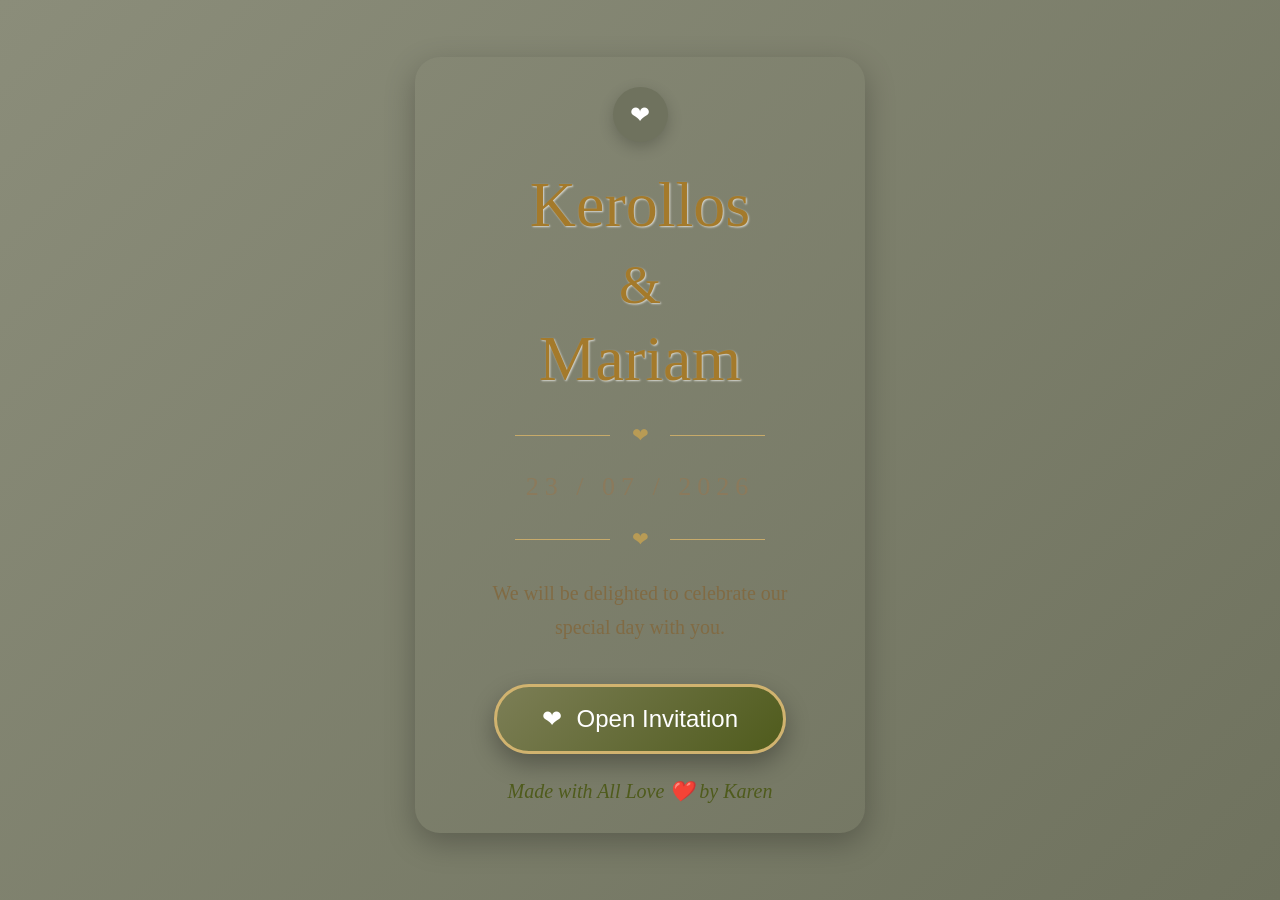
==== index.html @ 1ed57275 "ind" ====
<!DOCTYPE html>
<html lang="en">
<head>
    <meta charset="UTF-8">
    <meta name="viewport" content="width=device-width, initial-scale=1.0">
         <link rel="icon" href="image/icon.png" type="image/x-icon">

    <title>Kero ❤ Roma</title>
    <link rel="stylesheet" href="Invetion.css">
</head>
<body>

<audio id="bgMusic" loop>
    <source src="music/wedding-song.mp3" type="audio/mpeg">
</audio>

<div class="page-container">

    <div class="card">

        <div class="heart">❤</div>

        <h1>
            Kerollos <br>
            <span class="and">&</span> <br>
            Mariam
        </h1>

        <div class="line-with-heart">
            <span>❤</span>
        </div>

        <p class="date">23 / 07 / 2026</p>

        <div class="line-with-heart">
            <span>❤</span>
        </div>

        <p class="invite-text">We will be delighted to celebrate our special day with you.</p>

        <button class="open-btn" onclick="openInvitation()">
            <span>❤</span> Open Invitation
        </button>

        <!-- FOOTER INSIDE CARD -->
        <footer>Made with All Love ❤️ by Karen</footer>

    </div>

</div>

<script src="Invetion.js"></script>
</body>
</html>
---- Invetion.css ----
* {
    margin: 0;
    padding: 0;
    box-sizing: border-box;
}

body {
    min-height: 100vh;
    display: flex;
    flex-direction: column;
    justify-content: center;
    align-items: center;
    padding: 20px 15px 30px;
    background: linear-gradient(135deg, #8B8D7A, #6F725E);
    font-family: Georgia, serif;
}

/* PAGE CONTAINER */
.page-container {
    width: 100%;
    display: flex;
    flex-direction: column;
    justify-content: center;
    align-items: center;
    gap: 20px;
}

/* CARD */
.card {
    width: 90%;
    max-width: 450px;
    padding: 30px 30px;
    background-image: url('image/cover2.png');
    background-repeat: no-repeat;
    background-position: center;
    background-size: cover;
    border-radius: 25px;
    text-align: center;
    box-shadow: 0 10px 30px rgba(0, 0, 0, 0.25);
    animation: fadeIn 2s ease;
}

/* HEART */
.heart {
    width: 55px;
    height: 55px;
    background: #6F725E;
    color: white;
    border-radius: 50%;
    display: flex;
    justify-content: center;
    align-items: center;
    margin: 0 auto 25px;
    font-size: 24px;
    box-shadow: 0 5px 15px rgba(0, 0, 0, 0.2);
    animation: pulse 1.5s infinite;
}

/* NAMES */
h1 {
    color: #a47a2b;
    font-size: 64px;
    font-weight: normal;
    line-height: 1.2;
    margin-top: 25px;
    text-shadow: 1px 1px 2px rgba(255, 255, 255, 0.7);
}

.and {
    font-size: 54px;
}

/* LINE WITH HEART */
.line-with-heart {
    position: relative;
    width: 250px;
    margin: 25px auto;
    color: #b89b55;
}

.line-with-heart::before,
.line-with-heart::after {
    content: "";
    position: absolute;
    top: 50%;
    width: 95px;
    height: 1px;
    background: #c7aa6a;
}

.line-with-heart::before { left: 0; }
.line-with-heart::after  { right: 0; }

.line-with-heart span {
    font-size: 20px;
}

/* LINE DIVIDER */
.line {
    width: 60%;
    height: 1px;
    background: #c7aa6a;
    margin: 10px auto 20px;
}

/* DATE */
.date {
    color: #8b7a5c;
    font-size: 26px;
    letter-spacing: 6px;
    margin-bottom: 15px;
}

/* INVITATION TEXT */
.invite-text {
    color: #816B44;
    font-size: 20px;
    line-height: 1.7;
    width: 85%;
    margin: 20px auto 40px;
}

/* BUTTON */
.open-btn {
    border: 3px solid #d1b36f;
    padding: 18px 45px;
    border-radius: 60px;
    background: linear-gradient(135deg, #7c7e56, #4f5b1c);
    color: white;
    font-size: 24px;
    cursor: pointer;
    transition: 0.4s;
    box-shadow: 0 10px 25px rgba(0, 0, 0, 0.3);
    width: auto;
    max-width: 100%;
}

.open-btn:hover {
    transform: translateY(-6px) scale(1.05);
    box-shadow: 0 15px 35px rgba(0, 0, 0, 0.4);
}

.open-btn span {
    margin-right: 8px;
}

/* FOOTER — inside card */
footer {
    margin-top: 25px;
    text-align: center;
    font-size: 20px;
    color: #4f5b1c;
    font-style: italic;
}

/* ANIMATIONS */
@keyframes pulse {
    0%   { transform: scale(1); }
    50%  { transform: scale(1.15); }
    100% { transform: scale(1); }
}

@keyframes fadeIn {
    from { opacity: 0; transform: translateY(30px); }
    to   { opacity: 1; transform: translateY(0); }
}

/* ================= TABLET (768px) ================= */
@media screen and (max-width: 768px) {
    body { padding: 15px 12px 25px; }

    .card {
        max-width: 420px;
        padding: 35px 25px;
    }

    h1 { font-size: 54px; }
    .and { font-size: 46px; }
    .date { font-size: 22px; letter-spacing: 4px; }
    .invite-text { font-size: 18px; width: 90%; }
    .open-btn { font-size: 20px; padding: 16px 35px; }
}

/* ================= MOBILE (480px) ================= */
@media screen and (max-width: 480px) {
    body {
        padding: 12px 10px 25px;
        justify-content: center;
        align-items: center;
        min-height: 100vh;
    }

    .card {
        max-width: 100%;
        border-radius: 20px;
        padding: 28px 18px;
    }

    .heart {
        width: 48px;
        height: 48px;
        font-size: 20px;
        margin-bottom: 18px;
    }

    h1 { font-size: 44px; margin-top: 18px; }
    .and { font-size: 38px; }

    .line-with-heart { width: 200px; margin: 18px auto; }
    .line-with-heart::before,
    .line-with-heart::after { width: 70px; }

    .date { font-size: 18px; letter-spacing: 3px; margin-bottom: 12px; }
    .invite-text { font-size: 16px; width: 95%; margin: 18px auto 30px; line-height: 1.6; }

    .open-btn {
        width: 100%;
        font-size: 18px;
        padding: 15px 20px;
        border-radius: 50px;
    }

    footer { font-size: 13px; }
}

/* ================= SMALL PHONES (360px) ================= */
@media screen and (max-width: 360px) {
    h1 { font-size: 38px; }
    .and { font-size: 32px; }
    .date { font-size: 16px; letter-spacing: 2px; }
    .invite-text { font-size: 15px; }
    .open-btn { font-size: 16px; padding: 13px 15px; }
}
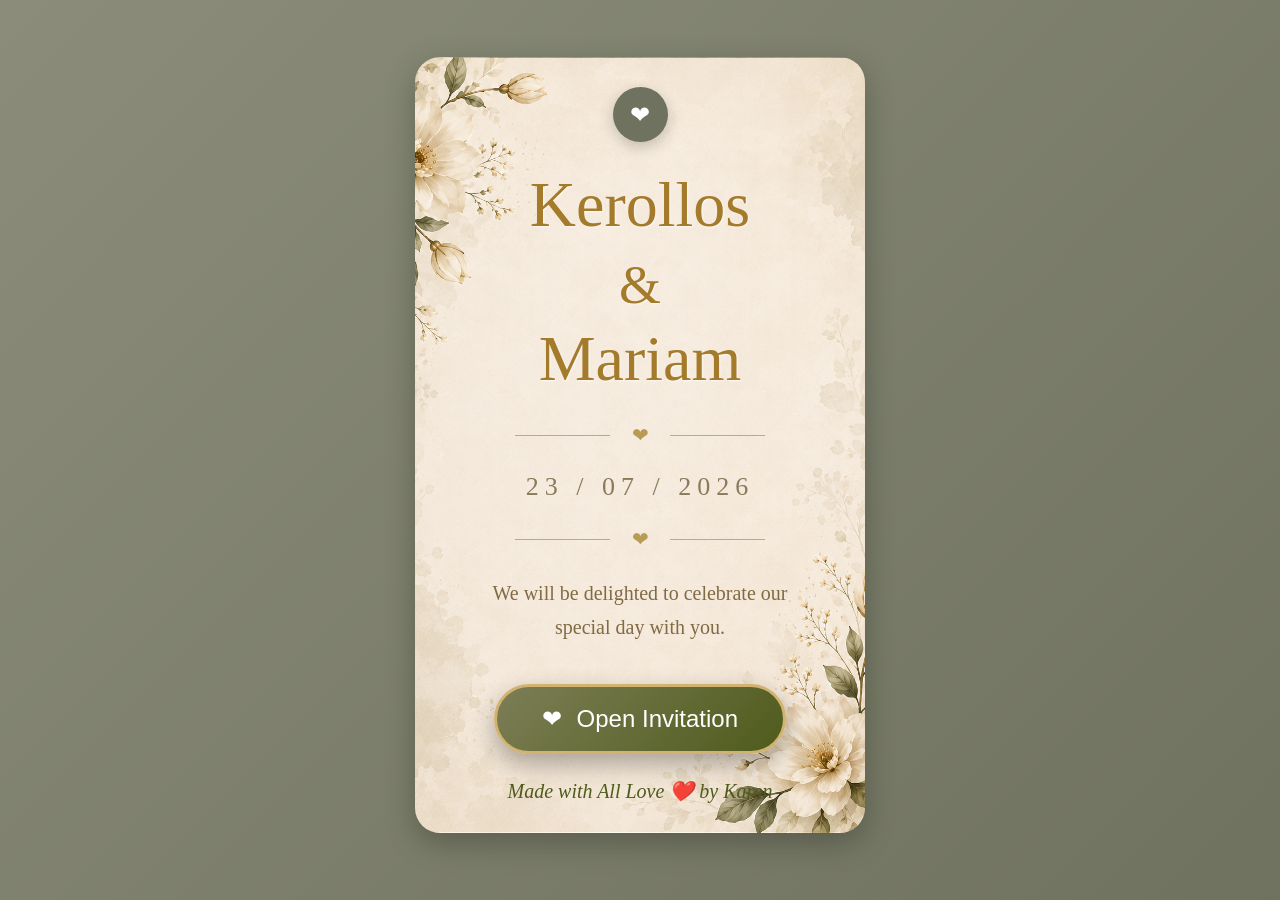
==== commit 1d126a5b: "update music" ====
--- a/index.html
+++ b/index.html
@@ -3,16 +3,12 @@
 <head>
     <meta charset="UTF-8">
     <meta name="viewport" content="width=device-width, initial-scale=1.0">
-         <link rel="icon" href="image/icon.png" type="image/x-icon">
+         <link rel="icon" href="Image/icon.png" type="image/x-icon">
 
     <title>Kero ❤ Roma</title>
     <link rel="stylesheet" href="Invetion.css">
 </head>
 <body>
-
-<audio id="bgMusic" loop>
-    <source src="music/wedding-song.mp3" type="audio/mpeg">
-</audio>
 
 <div class="page-container">
 
@@ -50,5 +46,7 @@
 </div>
 
 <script src="Invetion.js"></script>
+
+
 </body>
 </html>
--- a/Invetion.css
+++ b/Invetion.css
@@ -30,7 +30,7 @@
     width: 90%;
     max-width: 450px;
     padding: 30px 30px;
-    background-image: url('image/cover2.png');
+    background-image: url('Image/cover2.png');
     background-repeat: no-repeat;
     background-position: center;
     background-size: cover;
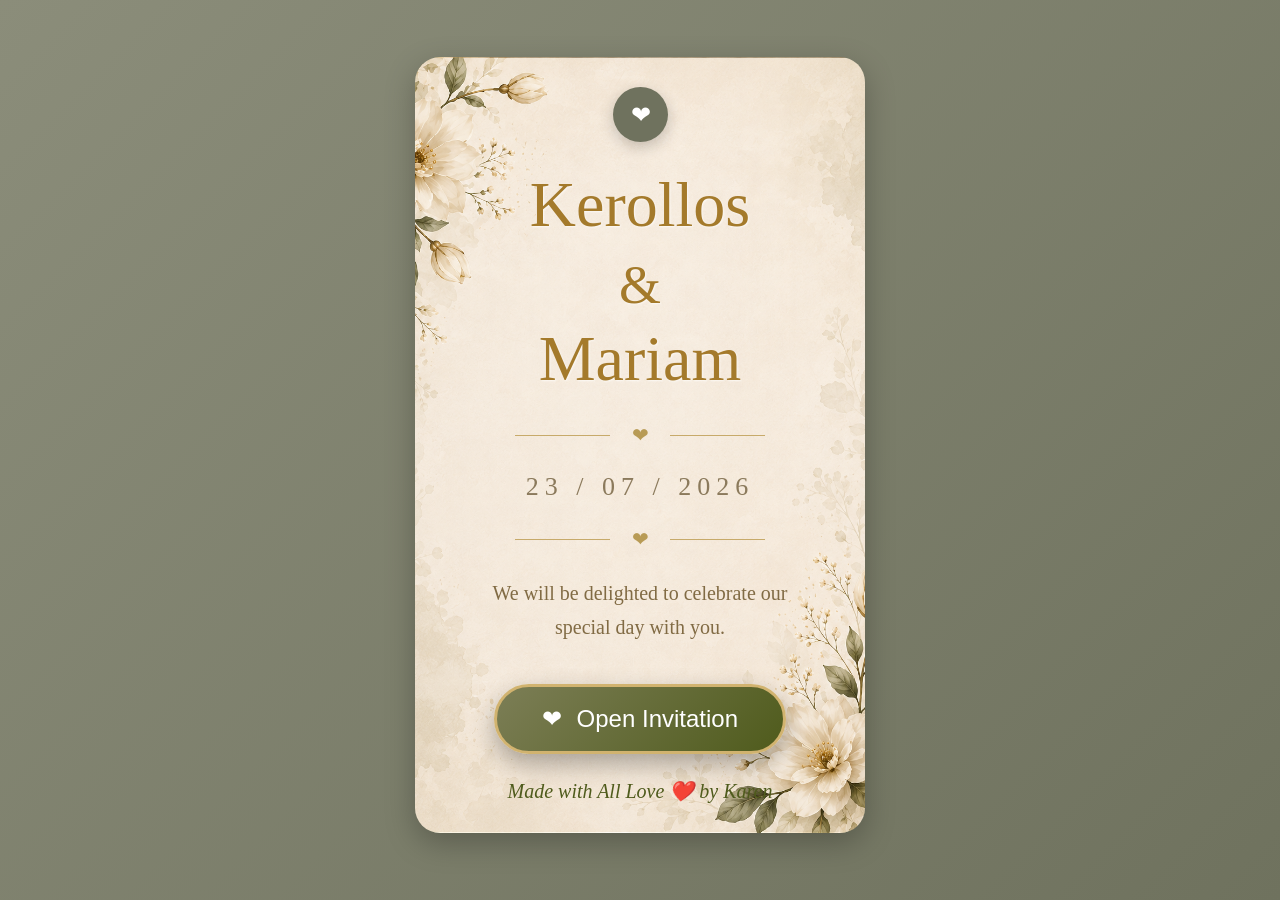
==== commit bf560d65: "test" ====
--- a/index.html
+++ b/index.html
@@ -9,7 +9,9 @@
     <link rel="stylesheet" href="Invetion.css">
 </head>
 <body>
-
+<audio id="bgMusic" loop hidden>
+    <source src="Music/Video Project 2.m4a" type="audio/mp4">
+</audio>
 <div class="page-container">
 
     <div class="card">
@@ -47,6 +49,5 @@
 
 <script src="Invetion.js"></script>
 
-
 </body>
 </html>
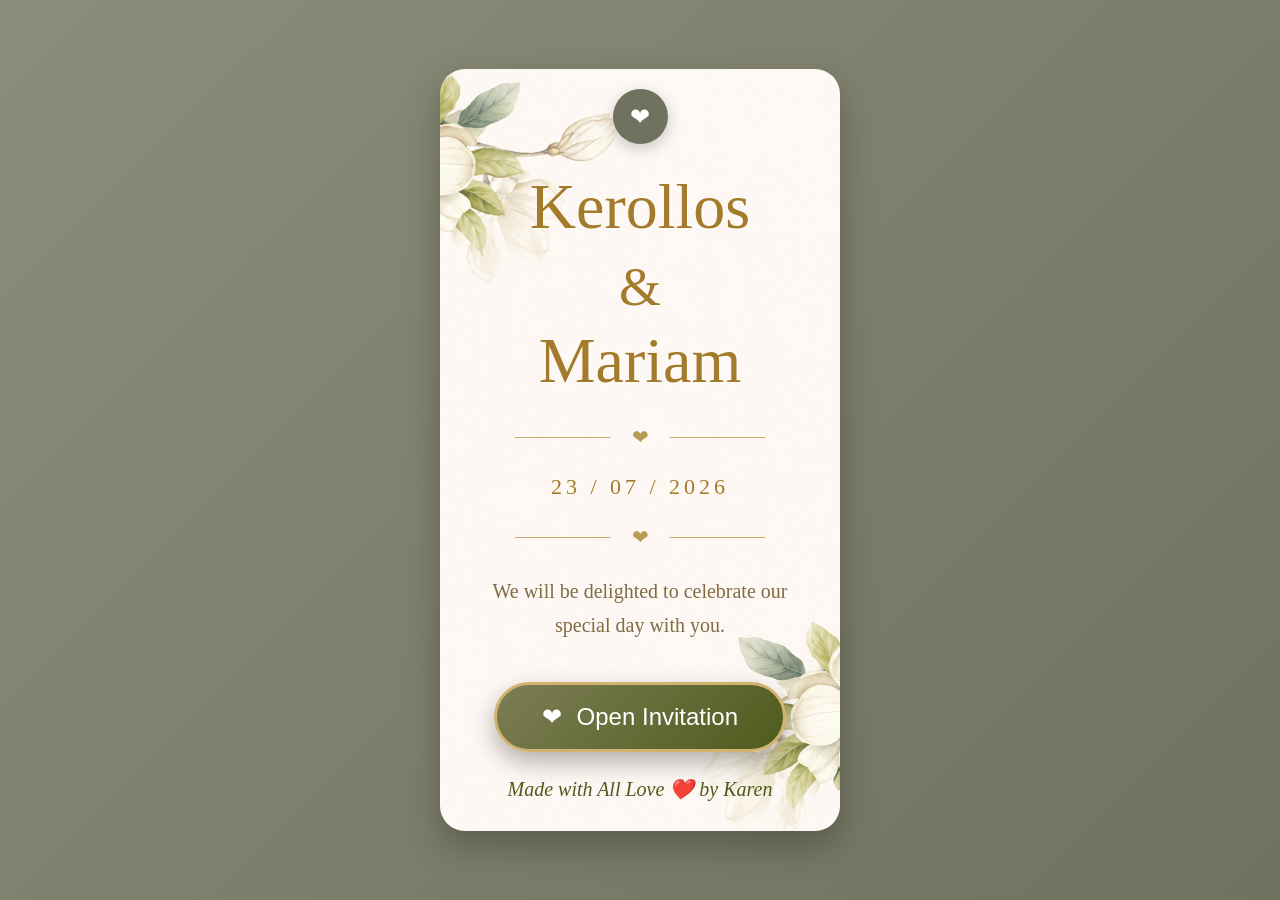
==== commit d0134ae8: "new update" ====
--- a/index.html
+++ b/index.html
@@ -9,9 +9,12 @@
     <link rel="stylesheet" href="Invetion.css">
 </head>
 <body>
+    <!-- first page -->
 <audio id="bgMusic" loop hidden>
     <source src="Music/Video Project 2.m4a" type="audio/mp4">
 </audio>
+<div id="welcomePage">
+
 <div class="page-container">
 
     <div class="card">
@@ -46,7 +49,157 @@
     </div>
 
 </div>
-
+</div>
+
+<div id="invitationPage" style="display: none;"> 
+<!-- second page -->
+<div class="card">
+
+    <!-- FRAME IMAGE with names inside -->
+    <div class="names-frame">
+        <img src="Image/flowerframe.png" alt="Floral Frame" class="frame-image">
+        <div class="name-content">
+            <p class="small-title">THE <br> WEDDING <br> OF</p>
+            <h1>
+                Kero
+                <span>&</span>
+                Roma
+            </h1>
+        </div>
+    </div>
+<div class="story-section">
+    <h1 class="story-title">Our Story</h1>
+    <p class="story-text">
+        Our story began on 27-09-2025, and from that day on, it became the beginning of a new life — forever..❤
+    </p>
+</div>
+    <!-- MEMORIES OF LOVE SECTION -->
+    <div class="album-section">
+
+        <h2 class="album-title">Memories of Love</h2>
+
+        <div class="slider-wrapper">
+            <button class="slider-btn prev">&#10094;</button>
+
+            <div class="slider-track">
+                <div class="slide"><img src="Image/kero2.jpeg" alt="Memory 1"></div>
+                <div class="slide"><img src="Image/k4.jpeg" alt="Memory 2"></div>
+                <div class="slide"><img src="Image/k5.jpeg" alt="Memory 3"></div>
+                <div class="slide"><img src="Image/k8.jpeg" alt="Memory 4"></div>
+                <div class="slide"><img src="Image/k6.jpeg" alt="Memory 5"></div>
+                <div class="slide"><img src="Image/k7.jpeg" alt="Memory 6"></div>
+            </div> 
+            <button class="slider-btn next">&#10095;</button>
+        </div>
+
+        <div class="dots">
+            <span class="dot active"></span>
+            <span class="dot"></span>
+            <span class="dot"></span>
+            <span class="dot"></span>
+            <span class="dot"></span>
+        </div>
+
+    </div>
+    <div class="content-box">
+    <h2 class="section-title">ٍSave the Date</h2>
+        <p class="invitation-text">
+            We are excited to celebrate our special day with you!
+        </p>
+
+    <div class="wedding-date-box">
+        <span class="day-name">THURSDAY</span>
+
+        <div class="date-main">
+            <span class="day">23</span> |
+            <span class="month">JULY</span> |
+            <span class="year">2026</span>
+        </div>
+<!-- Add to Calendar Button -->
+
+<button class="add-calendar-btn" onclick="addToCalendar()">
+    🗓️ Add to Calendar
+</button>
+<br> <br>
+         <div class="countdown-box">
+        <div class="count-item">
+            <span id="days">0</span>
+            <small>Days</small>
+        </div>
+
+        <div class="count-item">
+            <span id="hours">0</span>
+            <small>Hours</small>
+        </div>
+
+        <div class="count-item">
+            <span id="minutes">0</span>
+            <small>Minutes</small>
+        </div>
+
+        <div class="count-item">
+            <span id="seconds">0</span>
+            <small>Seconds</small>
+        </div>
+    </div>
+    </div>
+   
+    <div class="welcome">
+        <p>"Then Adam said, 'This is now bone of my bones and flesh of my flesh."   Genesis 2:23 </p>
+        <br>
+        <span class="welcome">WELCOME AT</span>
+        <span class="time"> ⏰ 05:00 PM</span>
+    </div>
+    <!-- CHURCH SECTION -->
+<div class="church-section">
+
+    <div class="church-card">
+        <h3 class="church-name">
+            Church of Virgin Mary & St. Mina
+        </h3>
+
+        <p class="church-address">
+          Church of The Blessed Virgin Mary and The Great Martyr St. Mina , in Nasr City
+        </p>
+<div class="map-container">
+       <div class="map-container">
+        <iframe
+            src="https://www.google.com/maps/embed?pb=!1m18!1m12!1m3!1d3453.304495121149!2d31.36986267382338!3d30.05680521798802!2m3!1f0!2f0!3f0!3m2!1i1024!2i768!4f13.1!3m3!1m2!1s0x14583dc1737f2da1%3A0x7f160d50823da780!2sChurch%20of%20The%20Blessed%20Virgin%20Mary%20and%20The%20Great%20Martyr%20St.%20Mina%20%2C%20in%20Nasr%20City!5e0!3m2!1sen!2seg!4v1782671488852!5m2!1sen!2seg"
+            width="100%"
+            height="300"
+            style="border:0;"
+            allowfullscreen=""
+            loading="lazy"
+            referrerpolicy="strict-origin-when-cross-origin">
+        </iframe>
+    </div>
+</div>
+
+    </div>
+    <br>
+<span class="end" >Your presence will honor us and complete our joy 🤵👰 </span>
+</div>
+<!-- RSVP SECTION -->
+<!-- GUESTBOOK / RSVP SECTION -->
+<div class="rsvp-section">
+    <h2 class="rsvp-title">GUESTBOOK</h2>
+
+    <div class="rsvp-card">
+        <input type="text" id="rsvpName" class="rsvp-input" placeholder="Enter your name*" />
+        <textarea id="rsvpMessage" class="rsvp-textarea" placeholder="Enter your wishes*"></textarea>
+        <div class="rsvp-btn-row">
+    <button class="rsvp-send-btn kero" onclick="sendRSVP('kero')">💌 Send to Kero</button>
+    <button class="rsvp-send-btn roma" onclick="sendRSVP('roma')">💌 Send to Roma</button>
+</div>
+    </div>
+
+    <p class="rsvp-empty">The book of our love is open..leave your mark💌</p>
+</div>
+</div>
+    <footer>Made with All Love ❤️ by Karen</footer>
+
+</div>
+</div>
 <script src="Invetion.js"></script>
 
 </body>
--- a/Invetion.css
+++ b/Invetion.css
@@ -230,4 +230,881 @@
     .date { font-size: 16px; letter-spacing: 2px; }
     .invite-text { font-size: 15px; }
     .open-btn { font-size: 16px; padding: 13px 15px; }
+}
+
+/* second page style */
+
+* {
+    margin: 0;
+    padding: 0;
+    box-sizing: border-box;
+}
+
+body {
+    min-height: 100vh;
+    display: flex;
+    justify-content: center;
+    align-items: center;
+    background: linear-gradient(135deg, #8B8D7A, #6F725E);
+    font-family: Georgia, serif;
+    padding: 20px 15px;
+}
+
+/* ── CARD ── */
+.card {
+    width: 100%;
+    max-width: 400px;
+    background-image: url('Image/update.png');
+    background-repeat: no-repeat;
+    background-position: center;
+    background-size: cover;
+    border-radius: 25px;
+    text-align: center;
+    padding: 20px 20px 30px;
+    box-shadow: 0 15px 35px rgba(0, 0, 0, 0.25);
+    animation: fadeIn 2s ease;
+}
+
+/* ── NAMES FRAME (image) ── */
+.names-frame {
+    position: relative;
+    width: 80%;
+    margin: 0 auto;
+}
+
+.frame-image {
+    width: 100%;
+    display: block;
+}
+
+.name-content {
+    position: absolute;
+    top: 50%;
+    left: 50%;
+    transform: translate(-50%, -55%);
+    text-align: center;
+    width: 100%;
+}
+
+/* ── SMALL TITLE ── */
+.small-title {
+    color: #b9ac90;
+    font-size: 11px;
+    letter-spacing: 3px;
+    line-height: 2;
+    margin-bottom: 10px;
+}
+
+/* ── NAMES ── */
+.name-content h1 {
+    color: #556030;
+    font-family: "Great Vibes", cursive;
+    font-size: 52px;
+    font-weight: normal;
+    line-height: 1.4;
+}
+
+.name-content h1 span {
+    display: block;
+    font-size: 40px;
+    margin: 5px 0;
+}
+
+/* ── CONTENT BOX ── */
+.content-box {
+    width: 90%;
+    display: flex;
+    flex-direction: column;
+    align-items: center;
+    gap: 14px;
+    margin: 15px auto 0;
+}
+
+/* ── STORY TITLE ── */
+.story-section {
+    text-align: center;
+    padding: 60px 20px 30px;
+/* background: linear-gradient(to bottom, #fff0f5, #ffffff); */
+}
+
+.story-title {
+    font-size: 40px;
+    font-family: 'Great Vibes', cursive;
+    color: #7a6535
+}
+
+.story-text {
+    font-size: 18px;
+    color: #556030;
+    max-width: 600px;
+    margin: auto;
+    line-height: 1.8;
+}
+.section-title {
+    font-size: 40px;
+    font-family: 'Great Vibes', cursive;
+    color: #7a6535
+}
+/* new  */
+.wedding-counter {
+    text-align: center;
+    padding: 60px 20px;
+    color: #6a6a4f;
+}
+
+.counter-subtitle {
+    font-size: 14px;
+    letter-spacing: 3px;
+    margin-bottom: 10px;
+}
+
+.counter-text {
+    font-size: 26px;
+    font-family: 'Cormorant Garamond', serif;
+    margin-bottom: 40px;
+}
+
+.wedding-date-box {
+    margin-bottom: 40px;
+}
+
+.day-name {
+    display: block;
+    letter-spacing: 2px;
+    margin-bottom: 10px;
+     font-size: 40px;
+    color: #7a6535
+}
+
+.date-main {
+    display: flex;
+    justify-content: center;
+    align-items: center;
+    gap: 20px;
+    margin-bottom: 15px;
+    color:#556030;
+}
+
+.day {
+    font-size: 50px;
+    font-family: 'Cormorant Garamond', serif;
+}
+
+.month {
+    font-size: 18px;
+    letter-spacing: 2px;
+}
+
+.year {
+    font-size: 18px;
+    letter-spacing: 2px;
+}
+.welcome{
+    font-size: 20px;
+    color: #556030;
+    margin-bottom: 10px;
+}
+.time {
+    display: block;
+    margin-top: 8px;
+    font-size: 20px;
+    color: #556030;
+}
+
+.countdown-box {
+    display: flex;
+    justify-content: center;
+    gap: 10px;
+    flex-wrap: wrap;
+    color: #556030;
+}
+
+.count-item {
+    width: 75px;
+    height: 75px;
+    border: 1px solid #d6d1c4;
+    border-radius: 15px;
+    background: rgba(255,255,255,0.5);
+
+    display: flex;
+    flex-direction: column;
+    justify-content: center;
+    align-items: center;
+}
+
+.count-item span {
+    font-size: 28px;
+    font-weight: bold;
+}
+
+.count-item small {
+    font-size: 12px;
+    margin-top: 5px;
+}
+
+/* ── INVITATION TEXT ── */
+.invitation-text {
+    color: #556030;;
+    font-size: 18px;
+    line-height: 1.7;
+}
+
+/* ── DATE ── */
+.date {
+    color: #a47a2b;
+    font-size: 22px;
+    letter-spacing: 4px;
+}
+
+.church-section {
+    padding: 60px 20px;
+    text-align: center;
+}
+
+.church-title {
+    font-size: 2.2rem;
+    margin-bottom: 30px;
+    color: #6d7457;
+    font-family: 'Great Vibes', cursive;
+}
+
+.church-card {
+    max-width: 500px;
+    margin: auto;
+    padding: 35px 25px;
+
+    background: rgba(255,255,255,0.45);
+    backdrop-filter: blur(8px);
+
+    border: 1px solid rgba(255,255,255,0.6);
+    border-radius: 30px;
+
+    box-shadow: 0 10px 30px rgba(0,0,0,0.08);
+}
+
+.church-name {
+    font-size: 1.8rem;
+    color: #55613b;
+    margin-bottom: 15px;
+}
+
+.church-address {
+    color:  #7a6535;
+    line-height: 1.8;
+    margin-bottom: 25px;
+}
+
+.map-btn {
+    display: inline-block;
+    padding: 14px 28px;
+
+    background: #6d7457;
+    color: white;
+    text-decoration: none;
+
+    border-radius: 50px;
+    transition: 0.3s;
+}
+
+.map-btn:hover {
+    transform: translateY(-3px);
+    background: #5a6148;
+}
+
+.map-container {
+    margin-top: 25px;
+    border-radius: 20px;
+    overflow: hidden;
+}
+
+.end{
+    color:  #7a6535;
+}
+/* ── GUESTBOOK ── */
+.rsvp-section {
+    width: 95%;
+    margin: 25px auto;
+    text-align: center;
+    display: flex;
+    flex-direction: column;
+    align-items: center;
+    gap: 16px;
+}
+
+.rsvp-title {
+    font-family: Georgia, serif;
+    font-size: 22px;
+    color: #556030;
+    letter-spacing: 4px;
+    font-weight: bold;
+    font-style: normal;
+}
+
+.rsvp-card {
+    width: 100%;
+    background: rgba(255, 255, 255, 0.75);
+    border-radius: 18px;
+    padding: 20px 16px;
+    display: flex;
+    flex-direction: column;
+    gap: 14px;
+    box-shadow: 0 4px 15px rgba(0,0,0,0.08);
+}
+
+.rsvp-input {
+    width: 100%;
+    padding: 14px 16px;
+    border: 1.5px solid #d4bc85;
+    border-radius: 10px;
+    background: white;
+    font-size: 15px;
+    color: #816B44;
+    outline: none;
+    font-family: Georgia, serif;
+}
+
+.rsvp-textarea {
+    width: 100%;
+    padding: 14px 16px;
+    border: 1.5px solid #d4bc85;
+    border-radius: 10px;
+    background: white;
+    font-size: 15px;
+    color: #816B44;
+    outline: none;
+    font-family: Georgia, serif;
+    resize: none;
+    height: 120px;
+    line-height: 1.6;
+}
+
+.rsvp-input::placeholder,
+.rsvp-textarea::placeholder {
+    color: #b0996a;
+}
+
+.rsvp-input:focus,
+.rsvp-textarea:focus {
+    border-color: #7a6535;
+}
+
+.rsvp-btn-row {
+    display: flex;
+    justify-content: flex-end;
+}
+
+.rsvp-btn-row {
+    display: flex;
+    justify-content: center;
+    gap: 10px;
+}
+
+.rsvp-send-btn {
+    flex: 1;
+    padding: 12px 10px;
+    border: none;
+    border-radius: 50px;
+    color: white;
+    font-size: 13px;
+    letter-spacing: 1px;
+    cursor: pointer;
+    transition: 0.3s;
+    font-family: Georgia, serif;
+    font-weight: bold;
+}
+
+.rsvp-send-btn.kero {
+    background: #556030;
+}
+
+.rsvp-send-btn.roma {
+    background: #8b5e3c;
+}
+
+.rsvp-send-btn:hover {
+    transform: translateY(-2px);
+    opacity: 0.9;
+}
+.rsvp-empty {
+    color: #816B44;
+    font-size: 14px;
+    font-style: italic;
+}
+
+/* ── BEAUTIFUL BUTTONS ── */
+
+/* Open Invitation Button */
+.open-btn {
+    border: 3px solid #d1b36f;
+    padding: 18px 45px;
+    border-radius: 60px;
+    background: linear-gradient(135deg, #7c7e56, #4f5b1c);
+    color: white;
+    font-size: 24px;
+    cursor: pointer;
+    transition: all 0.4s ease;
+    box-shadow: 0 10px 25px rgba(0, 0, 0, 0.3);
+    position: relative;
+    overflow: hidden;
+}
+
+.open-btn::after {
+    content: '';
+    position: absolute;
+    top: -50%;
+    left: -50%;
+    width: 200%;
+    height: 200%;
+    background: rgba(255,255,255,0.08);
+    transform: rotate(45deg) translateX(-100%);
+    transition: transform 0.6s ease;
+}
+
+.open-btn:hover::after {
+    transform: rotate(45deg) translateX(100%);
+}
+
+.open-btn:hover {
+    transform: translateY(-6px) scale(1.05);
+    box-shadow: 0 20px 40px rgba(0, 0, 0, 0.4);
+    background: linear-gradient(135deg, #8e9063, #5e6e22);
+    border-color: #e8c97a;
+}
+
+.open-btn:active {
+    transform: translateY(-2px) scale(1.02);
+}
+
+/* Map Button */
+.map-btn {
+    border: none;
+    padding: 14px 40px;
+    border-radius: 50px;
+    background: linear-gradient(135deg, #7c7e56, #4f5b1c);
+    color: white;
+    font-size: 18px;
+    cursor: pointer;
+    transition: all 0.4s ease;
+    box-shadow: 0 8px 20px rgba(0, 0, 0, 0.2);
+    position: relative;
+    overflow: hidden;
+    letter-spacing: 1px;
+}
+
+.map-btn::before {
+    content: '';
+    position: absolute;
+    inset: 0;
+    background: linear-gradient(135deg, rgba(255,255,255,0.15), transparent);
+    opacity: 0;
+    transition: opacity 0.3s ease;
+    border-radius: 50px;
+}
+
+.map-btn:hover::before {
+    opacity: 1;
+}
+
+.map-btn:hover {
+    transform: translateY(-5px);
+    box-shadow: 0 15px 35px rgba(0, 0, 0, 0.35);
+    background: linear-gradient(135deg, #8e9063, #5e6e22);
+}
+
+.map-btn:active {
+    transform: translateY(-2px);
+}
+
+/* Add to Calendar Button */
+.add-calendar-btn {
+    background: none;
+    border: 1.5px solid #556030;
+    color: #556030;
+    font-size: 15px;
+    font-family: Georgia, serif;
+    cursor: pointer;
+    font-style: italic;
+    padding: 10px 25px;
+    border-radius: 50px;
+    transition: all 0.3s ease;
+    letter-spacing: 1px;
+}
+
+.add-calendar-btn:hover {
+    background: #556030;
+    color: white;
+    transform: translateY(-3px);
+    box-shadow: 0 8px 20px rgba(85, 96, 48, 0.35);
+    text-decoration: none;
+}
+
+.add-calendar-btn:active {
+    transform: translateY(-1px);
+}
+
+/* RSVP Send Button */
+.rsvp-send-btn {
+    padding: 12px 28px;
+    border: none;
+    border-radius: 50px;
+    background: #556030;
+    color: white;
+    font-size: 14px;
+    letter-spacing: 2px;
+    cursor: pointer;
+    font-family: Georgia, serif;
+    font-weight: bold;
+    transition: all 0.3s ease;
+    position: relative;
+    overflow: hidden;
+}
+
+.rsvp-send-btn::after {
+    content: '';
+    position: absolute;
+    inset: 0;
+    background: rgba(255,255,255,0.12);
+    opacity: 0;
+    transition: opacity 0.3s;
+    border-radius: 50px;
+}
+
+.rsvp-send-btn:hover::after {
+    opacity: 1;
+}
+
+.rsvp-send-btn:hover {
+    background: #3e4a20;
+    transform: translateY(-3px);
+    box-shadow: 0 10px 25px rgba(62, 74, 32, 0.4);
+    letter-spacing: 3px;
+}
+
+.rsvp-send-btn:active {
+    transform: translateY(-1px);
+}
+
+/* Slider Buttons */
+.slider-btn {
+    background: rgba(255,255,255,0.75);
+    border: none;
+    border-radius: 50%;
+    width: 34px;
+    height: 34px;
+    font-size: 14px;
+    color: #7a6535;
+    cursor: pointer;
+    flex-shrink: 0;
+    box-shadow: 0 3px 10px rgba(0,0,0,0.15);
+    transition: all 0.3s ease;
+    display: flex;
+    align-items: center;
+    justify-content: center;
+}
+
+.slider-btn:hover {
+    background: #556030;
+    color: white;
+    transform: scale(1.15);
+    box-shadow: 0 6px 18px rgba(85, 96, 48, 0.4);
+}
+
+.slider-btn:active {
+    transform: scale(1.05);
+}
+/* ── FOOTER ── */
+footer {
+    margin-top: 25px;
+    text-align: center;
+    font-size: 20px;
+    color: #4f5b1c;
+    font-style: italic;
+}
+
+/* ── ANIMATION ── */
+@keyframes fadeIn {
+    from { opacity: 0; transform: translateY(30px); }
+    to   { opacity: 1; transform: translateY(0); }
+}
+
+/* ══════════════════════════════
+   TABLET  (max 768px)
+══════════════════════════════ */
+@media (max-width: 768px) {
+    .card {
+        max-width: 370px;
+        padding: 18px 18px 25px;
+    }
+
+    .names-frame {
+        width: 82%;
+    }
+
+    .name-content h1 {
+        font-size: 46px;
+    }
+
+    .name-content h1 span {
+        font-size: 36px;
+    }
+
+    .section-title { font-size: 16px; }
+    .invitation-text { font-size: 16px; }
+    .date { font-size: 20px; letter-spacing: 3px; }
+    .location { font-size: 16px; }
+
+    .map-btn {
+        font-size: 17px;
+        padding: 13px 30px;
+    }
+}
+
+/* ══════════════════════════════
+   MOBILE  (max 480px)
+══════════════════════════════ */
+@media (max-width: 480px) {
+    body {
+        padding: 15px 10px;
+    }
+
+    .card {
+        max-width: 100%;
+        border-radius: 20px;
+        padding: 15px 12px 20px;
+    }
+
+    .names-frame {
+        width: 85%;
+    }
+
+    .small-title {
+        font-size: 10px;
+        letter-spacing: 2px;
+        margin-bottom: 6px;
+        
+    }
+
+    .name-content h1 {
+        font-size: 38px;
+    }
+
+    .name-content h1 span {
+        font-size: 30px;
+        margin: 3px 0;
+    }
+
+    .content-box {
+        width: 95%;
+        gap: 10px;
+    }
+
+    .section-title { font-size: 14px; }
+    .invitation-text { font-size: 14px; line-height: 1.6; }
+    .date { font-size: 17px; letter-spacing: 2px; }
+    .location { font-size: 14px; }
+
+    .map-btn {
+        font-size: 15px;
+        padding: 12px 20px;
+        max-width: 100%;
+    }
+
+    footer {
+        font-size: 12px;
+        margin-top: 15px;
+    }
+}
+
+/* ══════════════════════════════
+   SMALL PHONES  (max 360px)
+══════════════════════════════ */
+@media (max-width: 360px) {
+    .names-frame {
+        width: 90%;
+    }
+
+    .name-content h1 {
+        font-size: 32px;
+    }
+
+    .name-content h1 span {
+        font-size: 26px;
+    }
+
+    .date { font-size: 15px; }
+    .invitation-text { font-size: 13px; }
+    .location { font-size: 13px; }
+
+    .map-btn {
+        font-size: 14px;
+        padding: 11px 15px;
+    }
+}
+
+/* ══════════════════════════════
+   MEMORIES OF LOVE / ALBUM
+══════════════════════════════ */
+
+.album-section {
+    width: 100%;
+    margin: 25px auto 10px;
+    text-align: center;
+}
+
+.album-title {
+    font-size: 40px;
+    font-family: 'Great Vibes', cursive;
+    color: #7a6535
+}
+
+/* Slider wrapper */
+.slider-wrapper {
+    position: relative;
+    display: flex;
+    align-items: center;
+    justify-content: center;
+    gap: 6px;
+    padding: 10px 0;
+    overflow: hidden;
+}
+
+/* Track */
+.slider-track {
+    display: flex;
+    align-items: center;
+    justify-content: center;
+    width: 100%;
+    height: 260px;
+    position: relative;
+}
+
+/* All slides hidden by default */
+.slide {
+    position: absolute;
+    transition: all 0.5s ease;
+    opacity: 0;
+    transform: scale(0.7);
+    z-index: 0;
+    pointer-events: none;
+}
+
+.slide img {
+    width: 160px;
+    height: 210px;
+    object-fit: cover;
+    border-radius: 14px;
+    box-shadow: 0 8px 20px rgba(0,0,0,0.2);
+    border: 3px solid #d4bc85;
+    display: block;
+}
+
+/* Center (active) photo - big */
+.slide.active {
+    opacity: 1;
+    transform: scale(1);
+    z-index: 3;
+    position: relative;
+    pointer-events: auto;
+}
+
+.slide.active img {
+    width: 190px;
+    height: 240px;
+    box-shadow: 0 12px 30px rgba(0,0,0,0.3);
+}
+
+/* Left photo */
+.slide.prev-slide {
+    opacity: 0.6;
+    transform: scale(0.82) translateX(-30px);
+    z-index: 2;
+    position: absolute;
+    left: 0;
+    pointer-events: auto;
+}
+
+/* Right photo */
+.slide.next-slide {
+    opacity: 0.6;
+    transform: scale(0.82) translateX(30px);
+    z-index: 2;
+    position: absolute;
+    right: 0;
+    pointer-events: auto;
+}
+
+/* Arrow buttons */
+.slider-btn {
+    background: rgba(255,255,255,0.75);
+    border: none;
+    border-radius: 50%;
+    width: 34px;
+    height: 34px;
+    font-size: 14px;
+    color: #7a6535;
+    cursor: pointer;
+    flex-shrink: 0;
+    box-shadow: 0 3px 10px rgba(0,0,0,0.15);
+    transition: 0.3s;
+    display: flex;
+    align-items: center;
+    justify-content: center;
+    z-index: 10;
+}
+
+.slider-btn:hover {
+    background: #d4bc85;
+    color: white;
+}
+
+/* Dots */
+.dots {
+    display: flex;
+    justify-content: center;
+    gap: 8px;
+    margin-top: 14px;
+}
+
+.dot {
+    width: 10px;
+    height: 10px;
+    border-radius: 50%;
+    background: #c9b07a;
+    cursor: pointer;
+    opacity: 0.4;
+    transition: 0.3s;
+}
+
+.dot.active {
+    opacity: 1;
+    background: #7a6535;
+    transform: scale(1.2);
+}
+
+@keyframes slideIn {
+    from { opacity: 0; transform: scale(0.8); }
+    to   { opacity: 1; transform: scale(1); }
+}
+
+/* Mobile album */
+@media (max-width: 480px) {
+    .album-title { font-size: 28px; }
+
+    .slider-track { height: 220px; }
+
+    .slide img {
+        width: 130px;
+        height: 175px;
+    }
+
+    .slide.active img {
+        width: 155px;
+        height: 200px;
+    }
+
+    .slider-btn {
+        width: 28px;
+        height: 28px;
+        font-size: 12px;
+    }
 }
